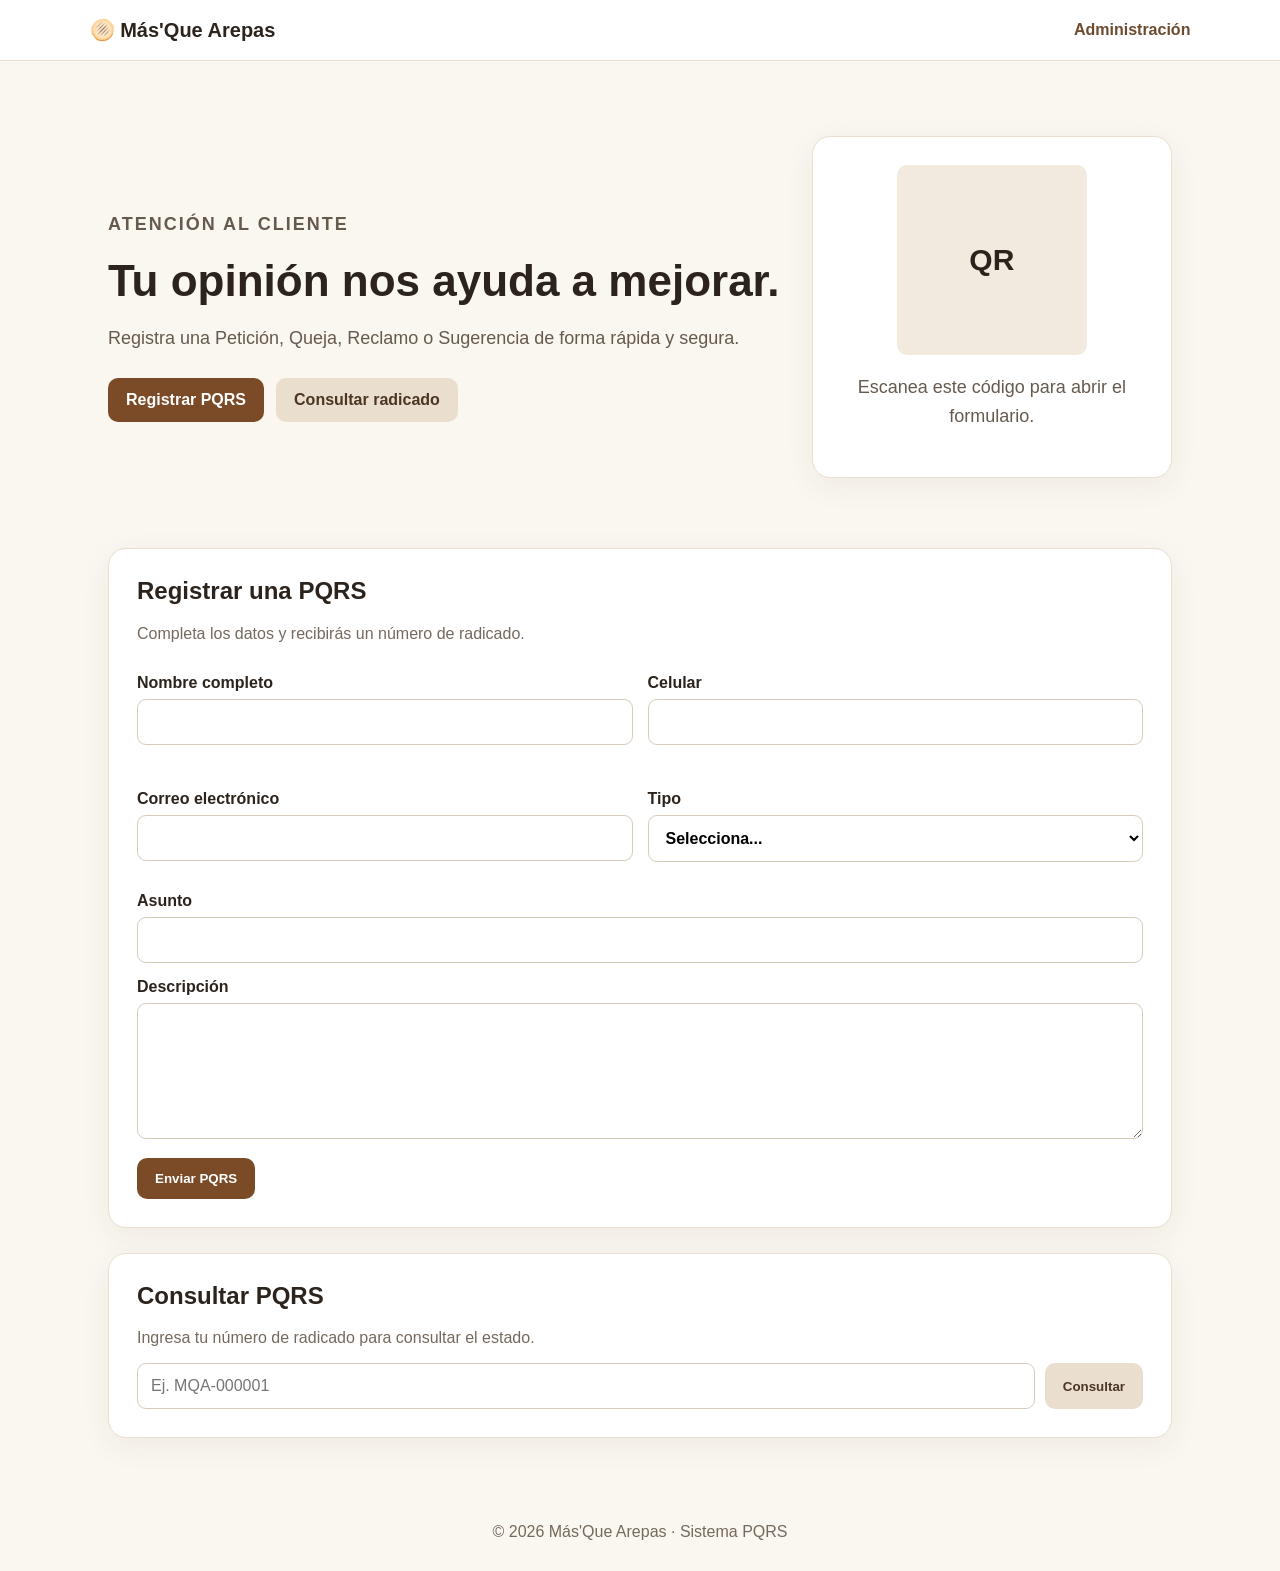
==== index.html @ 3261a2bd "Add files via upload" ====
<!DOCTYPE html>
<html lang="es">
<head>
<meta charset="UTF-8"><meta name="viewport" content="width=device-width,initial-scale=1">
<title>Más'Que Arepas | PQRS</title>
<link rel="stylesheet" href="style.css">
</head>
<body>
<header class="top"><div class="brand">🫓 <span>Más'Que Arepas</span></div><a href="admin.html" class="admin-link">Administración</a></header>
<main>
<section class="hero"><div><p class="eyebrow">ATENCIÓN AL CLIENTE</p><h1>Tu opinión nos ayuda a mejorar.</h1><p>Registra una Petición, Queja, Reclamo o Sugerencia de forma rápida y segura.</p><div class="actions"><a class="btn primary" href="#pqrs">Registrar PQRS</a><a class="btn secondary" href="#consulta">Consultar radicado</a></div></div><div class="card qr-card"><div class="qr-placeholder" id="qrBox">QR</div><p>Escanea este código para abrir el formulario.</p></div></section>
<section id="pqrs" class="panel"><h2>Registrar una PQRS</h2><p class="muted">Completa los datos y recibirás un número de radicado.</p>
<form id="pqrsForm"><div class="grid"><label>Nombre completo<input name="nombre" required></label><label>Celular<input name="celular" required></label><label>Correo electrónico<input type="email" name="correo" required></label><label>Tipo<select name="tipo" required><option value="">Selecciona...</option><option>Petición</option><option>Queja</option><option>Reclamo</option><option>Sugerencia</option></select></label></div><label>Asunto<input name="asunto" required></label><label>Descripción<textarea name="descripcion" rows="6" required></textarea></label><button class="btn primary" type="submit">Enviar PQRS</button></form><div id="result" class="result hidden"></div></section>
<section id="consulta" class="panel"><h2>Consultar PQRS</h2><p class="muted">Ingresa tu número de radicado para consultar el estado.</p><div class="inline"><input id="radicado" placeholder="Ej. MQA-000001"><button class="btn secondary" onclick="consultar()">Consultar</button></div><div id="consultaResult"></div></section>
</main>
<footer>© 2026 Más'Que Arepas · Sistema PQRS</footer>
<script src="app.js"></script>
</body></html>
---- style.css ----
*{box-sizing:border-box}body{margin:0;font-family:Arial,sans-serif;background:#faf7f0;color:#2c241c}.top{display:flex;justify-content:space-between;align-items:center;padding:18px 7%;background:#fff;border-bottom:1px solid #eadfce}.brand{font-weight:800;font-size:20px}.admin-link{color:#6d4b2f;text-decoration:none;font-weight:700}main{max-width:1100px;margin:auto;padding:30px 18px}.hero{display:grid;grid-template-columns:1.5fr .8fr;gap:28px;align-items:center;padding:45px 0}.eyebrow{font-size:13px;letter-spacing:2px;font-weight:800;color:#a45b21}h1{font-size:44px;margin:8px 0 15px}h2{margin-top:0}.hero p{font-size:18px;line-height:1.6;color:#665a4e}.actions{display:flex;gap:12px;margin-top:25px}.btn{border:0;border-radius:10px;padding:13px 18px;font-weight:800;cursor:pointer;text-decoration:none;display:inline-block}.primary{background:#7b4b28;color:white}.secondary{background:#eadfce;color:#4b3523}.card,.panel{background:#fff;border:1px solid #eadfce;border-radius:18px;padding:28px;box-shadow:0 8px 30px #4b352310}.qr-card{text-align:center}.qr-placeholder{height:190px;width:190px;margin:auto;background:#f2eadf;display:grid;place-items:center;font-size:30px;font-weight:900;border-radius:10px}.panel{margin:25px 0}.muted{color:#75695d}.grid{display:grid;grid-template-columns:1fr 1fr;gap:15px}label{display:block;font-weight:700;margin:15px 0}input,select,textarea{width:100%;padding:13px;margin-top:7px;border:1px solid #d9cbbb;border-radius:9px;font:inherit;background:#fff}.inline{display:flex;gap:10px}.inline input{margin:0}.result{margin-top:18px;padding:15px;border-radius:10px;background:#eef7ed}.hidden{display:none}.error{color:#a22}.stats{display:grid;grid-template-columns:repeat(3,1fr);gap:12px;margin:20px 0}.stats div{background:#faf7f0;padding:18px;border-radius:12px}.stats b,.stats span{display:block}.stats b{font-size:28px}.stats span{color:#75695d;margin-top:4px}table{width:100%;border-collapse:collapse}th,td{padding:12px;border-bottom:1px solid #eee;text-align:left;vertical-align:top}.status{padding:6px 9px;border-radius:20px;background:#eee;font-size:12px;font-weight:800}.dash-head{display:flex;justify-content:space-between;gap:15px;align-items:center}footer{text-align:center;padding:30px;color:#75695d}@media(max-width:700px){.hero{grid-template-columns:1fr}.grid{grid-template-columns:1fr}h1{font-size:34px}.inline{flex-direction:column}.stats{grid-template-columns:1fr}.dash-head{align-items:flex-start;flex-direction:column}table{font-size:12px}}
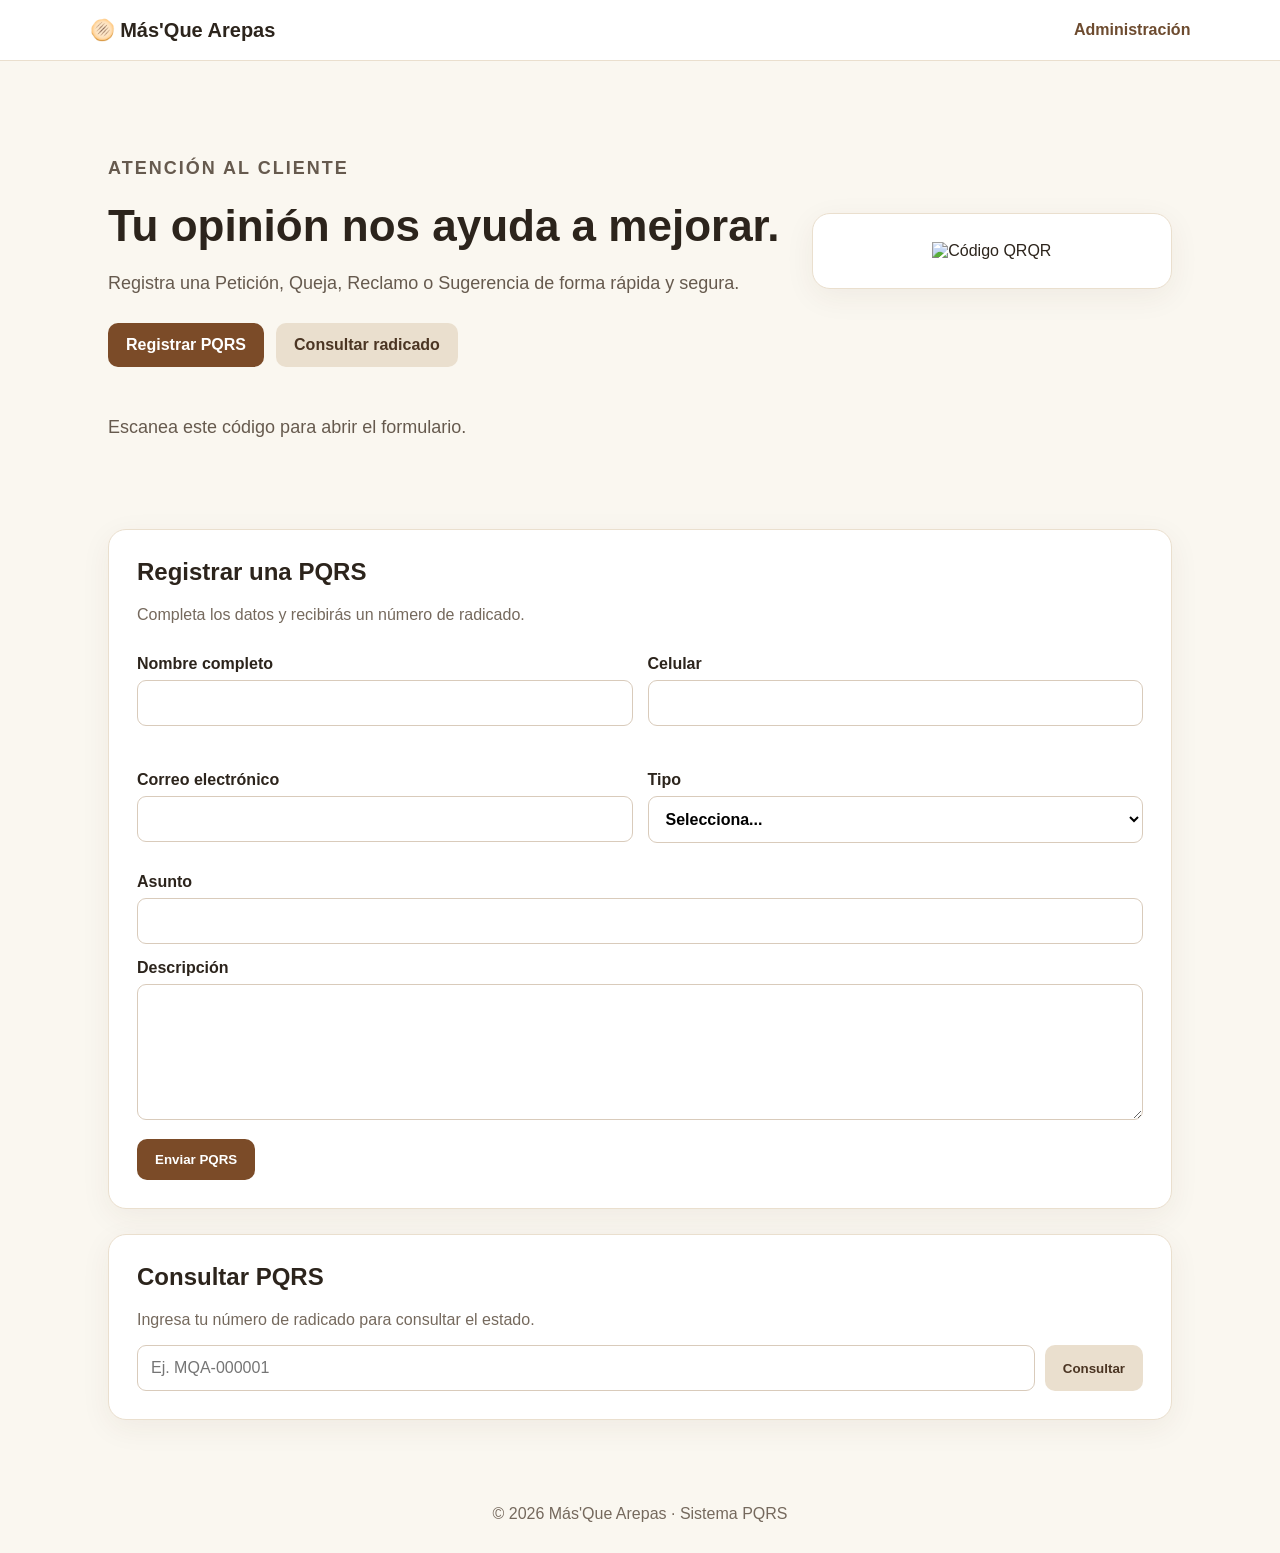
==== commit ef599371: "Update index.html" ====
--- a/index.html
+++ b/index.html
@@ -8,11 +8,11 @@
 <body>
 <header class="top"><div class="brand">🫓 <span>Más'Que Arepas</span></div><a href="admin.html" class="admin-link">Administración</a></header>
 <main>
-<section class="hero"><div><p class="eyebrow">ATENCIÓN AL CLIENTE</p><h1>Tu opinión nos ayuda a mejorar.</h1><p>Registra una Petición, Queja, Reclamo o Sugerencia de forma rápida y segura.</p><div class="actions"><a class="btn primary" href="#pqrs">Registrar PQRS</a><a class="btn secondary" href="#consulta">Consultar radicado</a></div></div><div class="card qr-card"><div class="qr-placeholder" id="qrBox">QR</div><p>Escanea este código para abrir el formulario.</p></div></section>
+<section class="hero"><div><p class="eyebrow">ATENCIÓN AL CLIENTE</p><h1>Tu opinión nos ayuda a mejorar.</h1><p>Registra una Petición, Queja, Reclamo o Sugerencia de forma rápida y segura.</p><div class="actions"><a class="btn primary" href="#pqrs">Registrar PQRS</a><a class="btn secondary" href="#consulta">Consultar radicado</a></div></div><div class="card qr-card"><img class="qr-image" id="qrBox" src="código_qr_demo.png" alt="Código QR">QR</div><p>Escanea este código para abrir el formulario.</p></div></section>
 <section id="pqrs" class="panel"><h2>Registrar una PQRS</h2><p class="muted">Completa los datos y recibirás un número de radicado.</p>
 <form id="pqrsForm"><div class="grid"><label>Nombre completo<input name="nombre" required></label><label>Celular<input name="celular" required></label><label>Correo electrónico<input type="email" name="correo" required></label><label>Tipo<select name="tipo" required><option value="">Selecciona...</option><option>Petición</option><option>Queja</option><option>Reclamo</option><option>Sugerencia</option></select></label></div><label>Asunto<input name="asunto" required></label><label>Descripción<textarea name="descripcion" rows="6" required></textarea></label><button class="btn primary" type="submit">Enviar PQRS</button></form><div id="result" class="result hidden"></div></section>
 <section id="consulta" class="panel"><h2>Consultar PQRS</h2><p class="muted">Ingresa tu número de radicado para consultar el estado.</p><div class="inline"><input id="radicado" placeholder="Ej. MQA-000001"><button class="btn secondary" onclick="consultar()">Consultar</button></div><div id="consultaResult"></div></section>
 </main>
 <footer>© 2026 Más'Que Arepas · Sistema PQRS</footer>
 <script src="app.js"></script>
-</body></html>+</body></html>
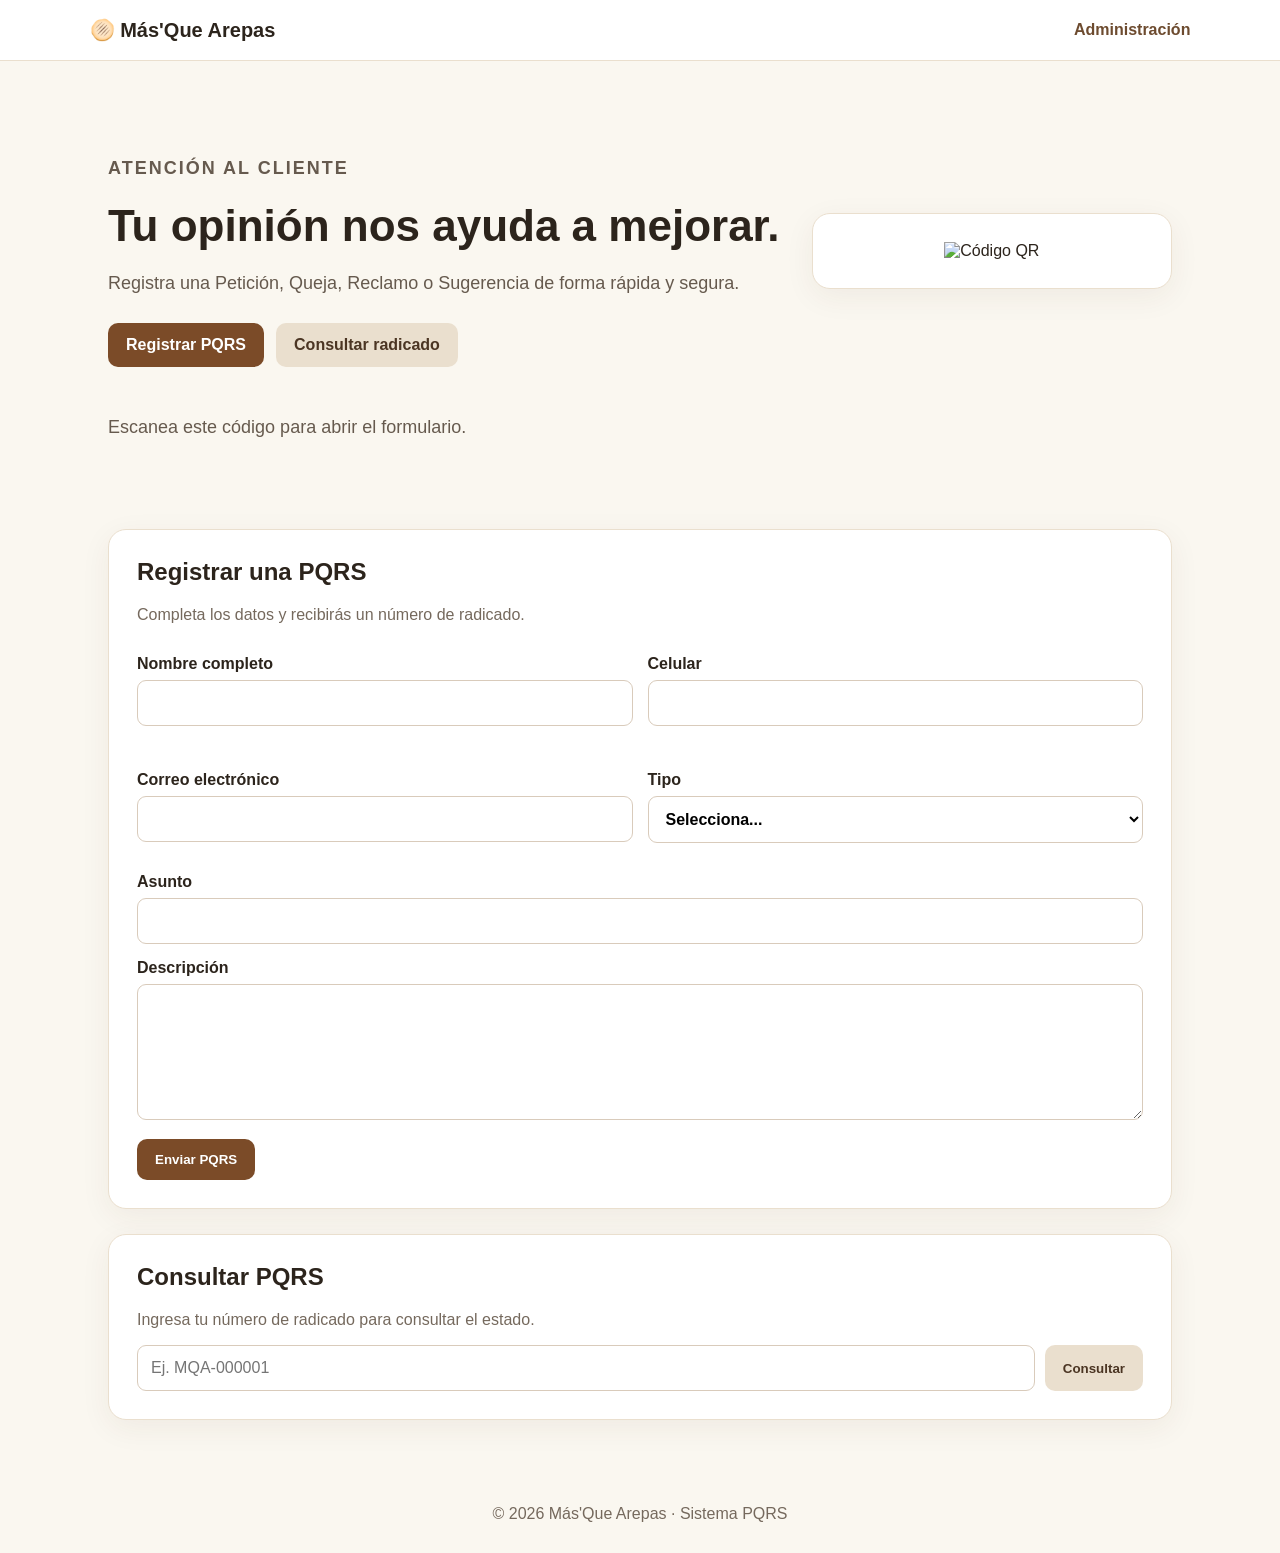
==== commit bd559fad: "Update index.html" ====
--- a/index.html
+++ b/index.html
@@ -8,7 +8,7 @@
 <body>
 <header class="top"><div class="brand">🫓 <span>Más'Que Arepas</span></div><a href="admin.html" class="admin-link">Administración</a></header>
 <main>
-<section class="hero"><div><p class="eyebrow">ATENCIÓN AL CLIENTE</p><h1>Tu opinión nos ayuda a mejorar.</h1><p>Registra una Petición, Queja, Reclamo o Sugerencia de forma rápida y segura.</p><div class="actions"><a class="btn primary" href="#pqrs">Registrar PQRS</a><a class="btn secondary" href="#consulta">Consultar radicado</a></div></div><div class="card qr-card"><img class="qr-image" id="qrBox" src="código_qr_demo.png" alt="Código QR">QR</div><p>Escanea este código para abrir el formulario.</p></div></section>
+<section class="hero"><div><p class="eyebrow">ATENCIÓN AL CLIENTE</p><h1>Tu opinión nos ayuda a mejorar.</h1><p>Registra una Petición, Queja, Reclamo o Sugerencia de forma rápida y segura.</p><div class="actions"><a class="btn primary" href="#pqrs">Registrar PQRS</a><a class="btn secondary" href="#consulta">Consultar radicado</a></div></div><div class="card qr-card"><img class="qr-image" id="qrBox" src="código_qr_demo.png" alt="Código QR"></div><p>Escanea este código para abrir el formulario.</p></div></section>
 <section id="pqrs" class="panel"><h2>Registrar una PQRS</h2><p class="muted">Completa los datos y recibirás un número de radicado.</p>
 <form id="pqrsForm"><div class="grid"><label>Nombre completo<input name="nombre" required></label><label>Celular<input name="celular" required></label><label>Correo electrónico<input type="email" name="correo" required></label><label>Tipo<select name="tipo" required><option value="">Selecciona...</option><option>Petición</option><option>Queja</option><option>Reclamo</option><option>Sugerencia</option></select></label></div><label>Asunto<input name="asunto" required></label><label>Descripción<textarea name="descripcion" rows="6" required></textarea></label><button class="btn primary" type="submit">Enviar PQRS</button></form><div id="result" class="result hidden"></div></section>
 <section id="consulta" class="panel"><h2>Consultar PQRS</h2><p class="muted">Ingresa tu número de radicado para consultar el estado.</p><div class="inline"><input id="radicado" placeholder="Ej. MQA-000001"><button class="btn secondary" onclick="consultar()">Consultar</button></div><div id="consultaResult"></div></section>
